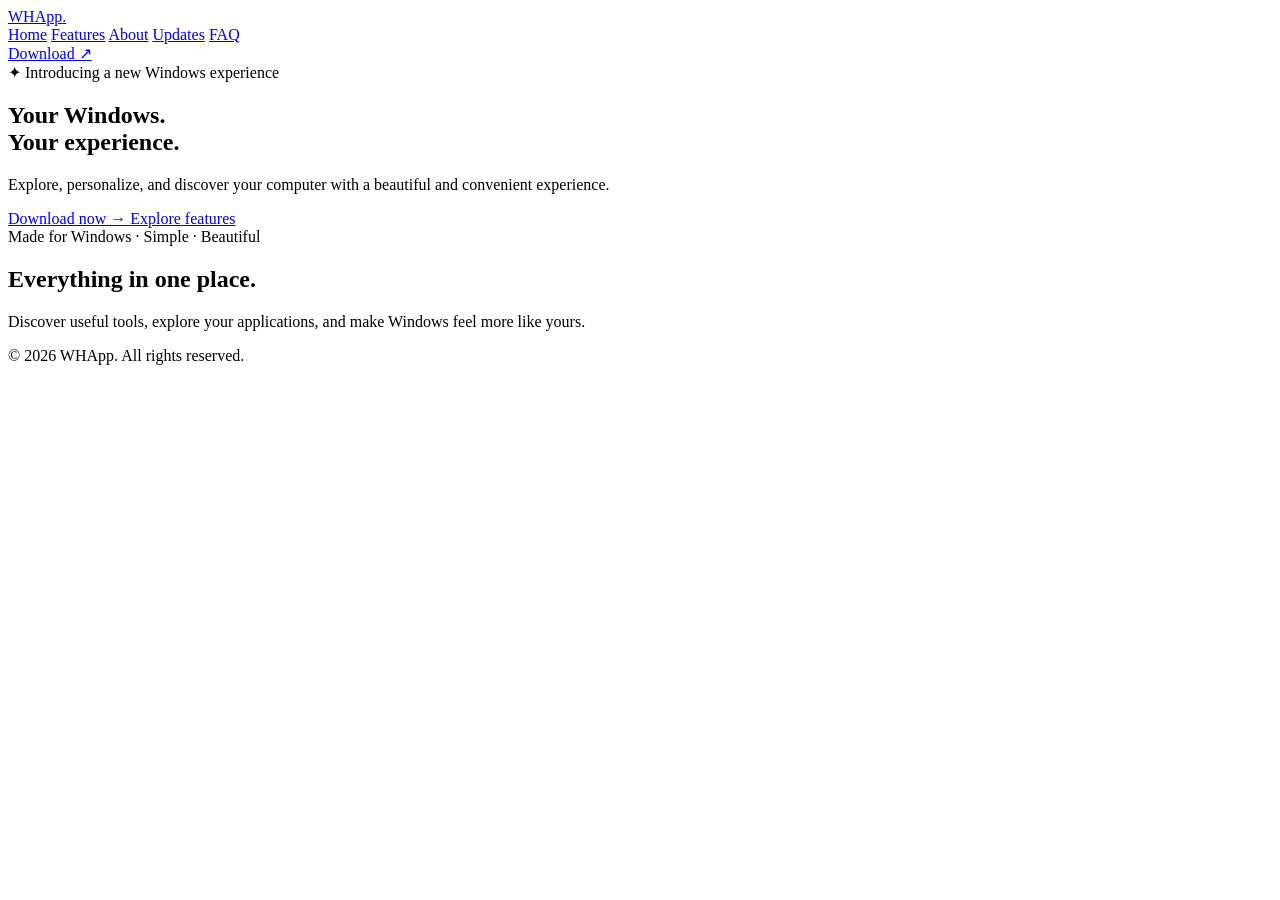
==== index.html @ 10125955 "Create index.html" ====
<!DOCTYPE html>
<html lang="en">
<head>
    <meta charset="UTF-8">
    <meta name="viewport" content="width=device-width, initial-scale=1.0">
    <meta name="theme-color" content="#080f20">
    <title>Welcome Hub — Discover More</title>
    <meta name="description" content="Explore Welcome Hub, a new way to experience Windows.">
    <link rel="stylesheet" href="style.css">
</head>

<body>

<header class="navbar">
    <a href="index.html" class="logo">WHApp<span>.</span></a>

    <nav>
        <a href="index.html">Home</a>
        <a href="features.html">Features</a>
        <a href="about.html">About</a>
        <a href="updates.html">Updates</a>
        <a href="faq.html">FAQ</a>
    </nav>

    <a href="download.html" class="nav-button">Download ↗</a>
</header>

<main>
    <section class="hero">
        <div class="announcement">
            ✦ Introducing a new Windows experience
        </div>

        <h1>
            Your Windows.<br>
            <span>Your experience.</span>
        </h1>

        <p>
            Explore, personalize, and discover your computer
            with a beautiful and convenient experience.
        </p>

        <div class="hero-actions">
            <a href="download.html" class="primary-button">
                Download now →
            </a>

            <a href="features.html" class="secondary-button">
                Explore features
            </a>
        </div>

        <div class="hero-info">
            Made for Windows · Simple · Beautiful
        </div>
    </section>

    <section class="intro">
        <h2>Everything in one place.</h2>
        <p>
            Discover useful tools, explore your applications,
            and make Windows feel more like yours.
        </p>
    </section>
</main>

<footer>
    <p>© 2026 WHApp. All rights reserved.</p>
</footer>

<script src="script.js"></script>

</body>
</html>
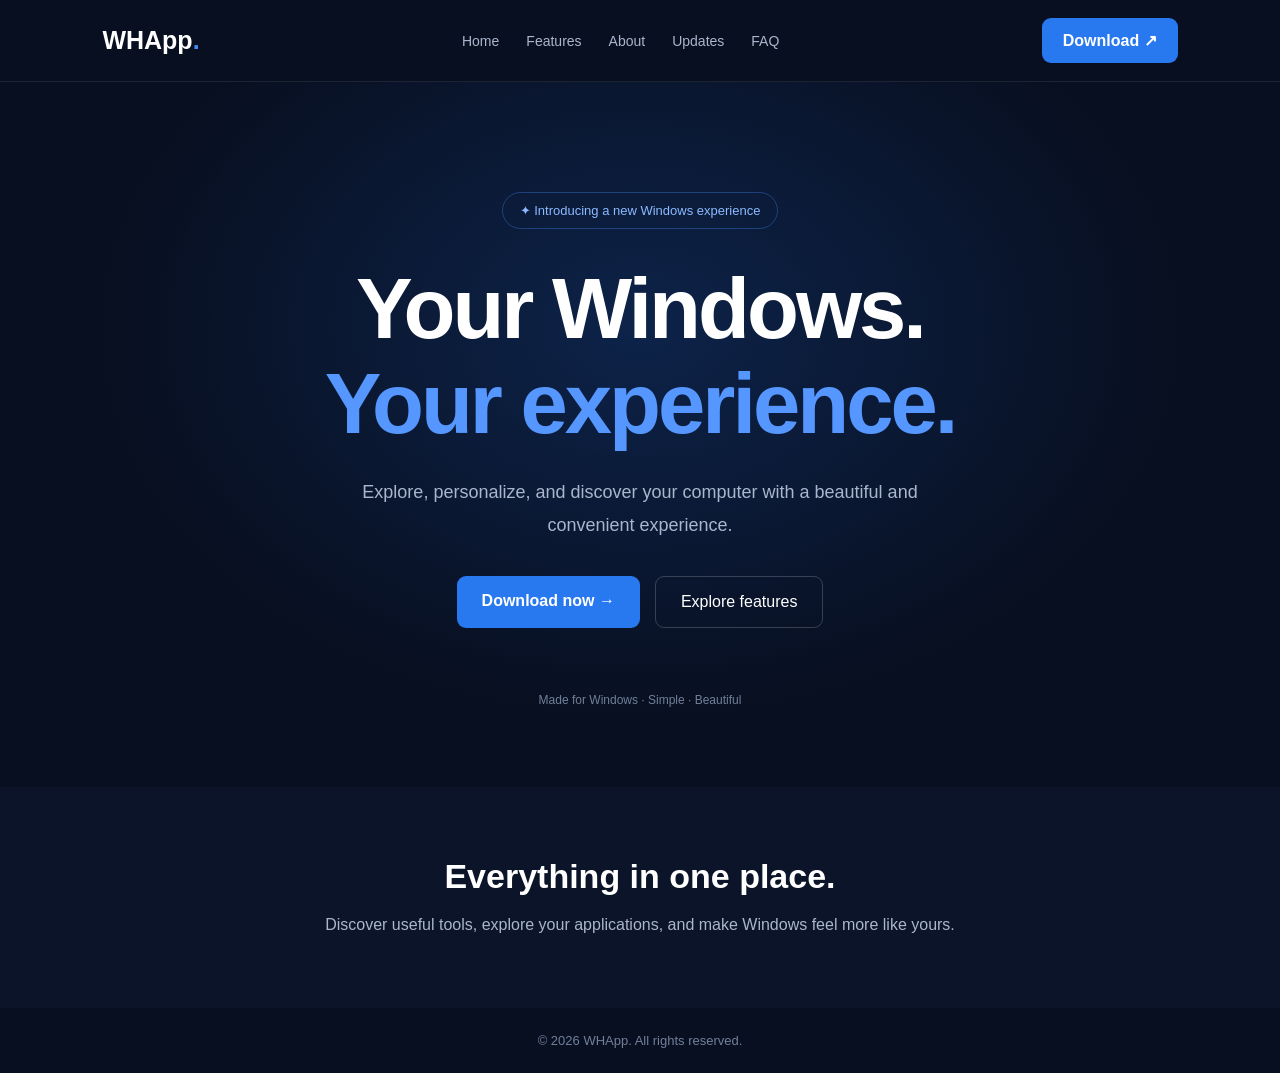
==== commit 693a1ea1: "Update index.html" ====
--- a/index.html
+++ b/index.html
@@ -5,8 +5,14 @@
     <meta charset="UTF-8">
     <meta name="viewport" content="width=device-width, initial-scale=1.0">
     <meta name="theme-color" content="#080f20">
+
     <title>Welcome Hub — Discover More</title>
+
     <meta name="description" content="Explore Welcome Hub, a new way to experience Windows.">
+
+    <!-- Google Search Console Verification -->
+    <meta name="google-site-verification" content="xNg0fStmvsP91TuonCFT-gCZMOtsV2dGL8PJlvCez9Q" />
+
     <link rel="stylesheet" href="style.css">
 </head>
 
--- a/style.css
+++ b/style.css
@@ -0,0 +1,165 @@
+
+* {
+    margin: 0;
+    padding: 0;
+    box-sizing: border-box;
+}
+
+body {
+    background: #080f20;
+    color: #ffffff;
+    font-family: "Segoe UI", Arial, sans-serif;
+}
+
+.navbar {
+    height: 82px;
+    padding: 0 8%;
+    display: flex;
+    align-items: center;
+    justify-content: space-between;
+    border-bottom: 1px solid #ffffff15;
+}
+
+.logo {
+    color: white;
+    font-size: 25px;
+    font-weight: 800;
+    text-decoration: none;
+}
+
+.logo span {
+    color: #438cff;
+}
+
+nav {
+    display: flex;
+    gap: 27px;
+}
+
+nav a {
+    color: #aab6cc;
+    text-decoration: none;
+    font-size: 14px;
+    transition: 0.2s;
+}
+
+nav a:hover {
+    color: white;
+}
+
+.nav-button,
+.primary-button {
+    background: #2878f0;
+    color: white;
+    text-decoration: none;
+    padding: 13px 21px;
+    border-radius: 9px;
+    font-weight: 650;
+}
+
+.hero {
+    min-height: 680px;
+    padding: 110px 20px 80px;
+    text-align: center;
+    display: flex;
+    flex-direction: column;
+    align-items: center;
+    background:
+        radial-gradient(ellipse at 50% 35%, #174b9c55, transparent 60%);
+}
+
+.announcement {
+    padding: 10px 17px;
+    border: 1px solid #438cff55;
+    border-radius: 30px;
+    color: #8dbaff;
+    font-size: 13px;
+    margin-bottom: 32px;
+}
+
+h1 {
+    font-size: clamp(48px, 8vw, 85px);
+    line-height: 1.12;
+    letter-spacing: -3px;
+}
+
+h1 span {
+    color: #5596ff;
+}
+
+.hero p {
+    max-width: 570px;
+    margin-top: 25px;
+    color: #aab6cc;
+    font-size: 18px;
+    line-height: 1.8;
+}
+
+.hero-actions {
+    display: flex;
+    gap: 15px;
+    margin-top: 35px;
+    flex-wrap: wrap;
+    justify-content: center;
+}
+
+.primary-button {
+    padding: 16px 25px;
+}
+
+.secondary-button {
+    padding: 16px 25px;
+    border: 1px solid #ffffff30;
+    border-radius: 9px;
+    color: white;
+    text-decoration: none;
+}
+
+.hero-info {
+    color: #71809b;
+    font-size: 12px;
+    margin-top: 65px;
+}
+
+.intro {
+    padding: 70px 20px;
+    text-align: center;
+    background: #0b1428;
+}
+
+.intro h2 {
+    font-size: 34px;
+}
+
+.intro p {
+    color: #aab6cc;
+    margin-top: 15px;
+    line-height: 1.7;
+}
+
+footer {
+    padding: 25px;
+    text-align: center;
+    color: #71809b;
+    font-size: 13px;
+}
+
+@media (max-width: 750px) {
+    .navbar {
+        height: auto;
+        padding: 22px;
+        flex-wrap: wrap;
+        gap: 20px;
+    }
+
+    nav {
+        order: 3;
+        width: 100%;
+        overflow-x: auto;
+        gap: 20px;
+    }
+
+    h1 {
+        letter-spacing: -1.5px;
+    }
+}
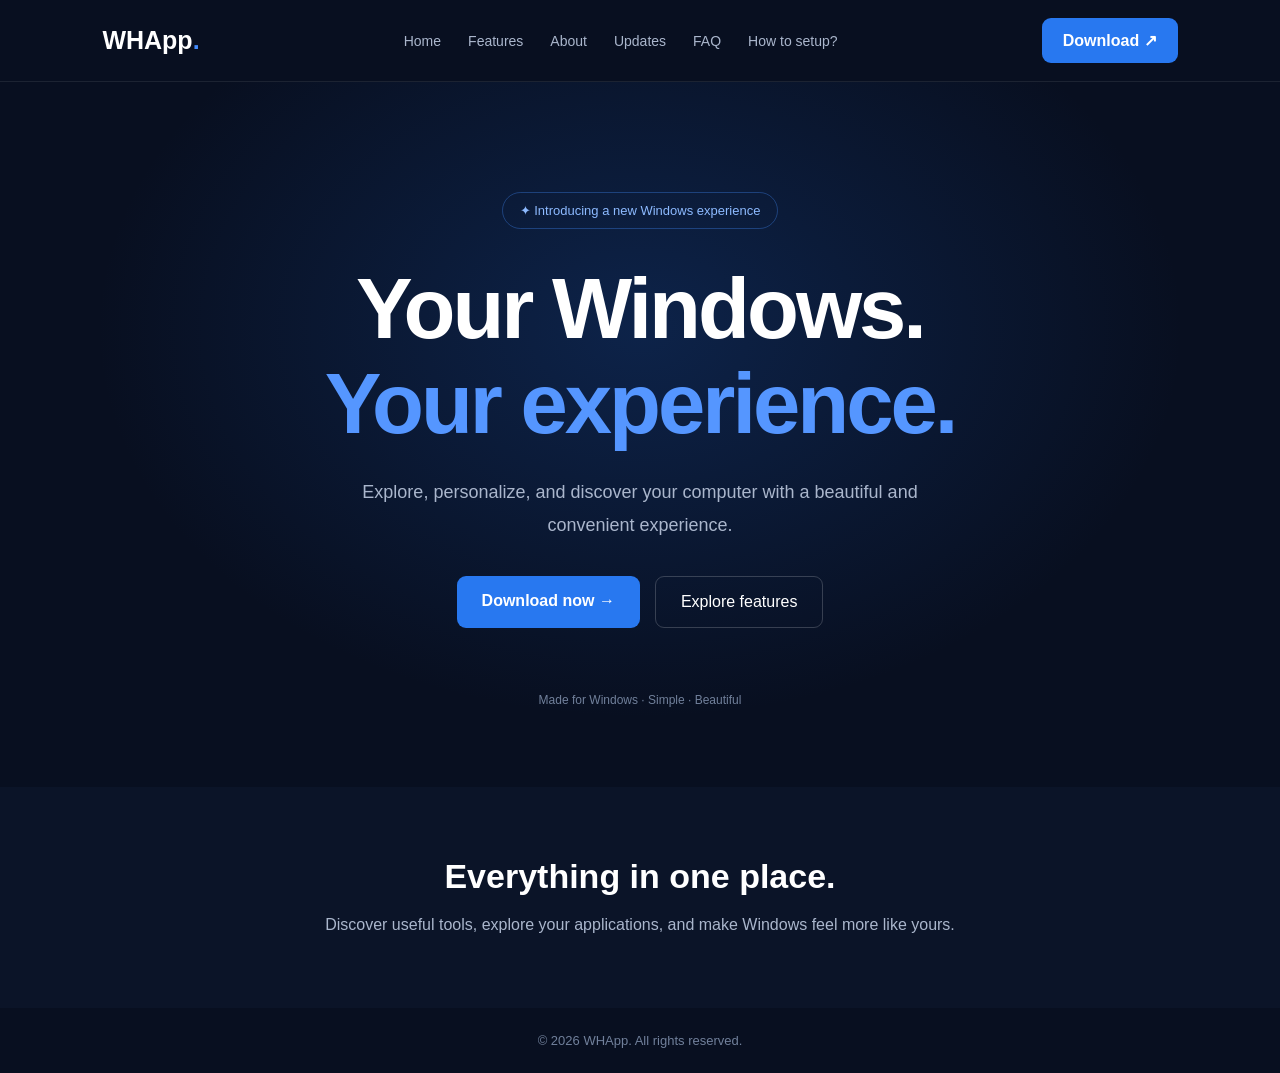
==== commit 7d5192ee: "Update index.html" ====
--- a/index.html
+++ b/index.html
@@ -27,6 +27,7 @@
         <a href="about.html">About</a>
         <a href="updates.html">Updates</a>
         <a href="faq.html">FAQ</a>
+        <a href="setup.html">How to setup?</a>
     </nav>
 
     <a href="download.html" class="nav-button">Download ↗</a>
